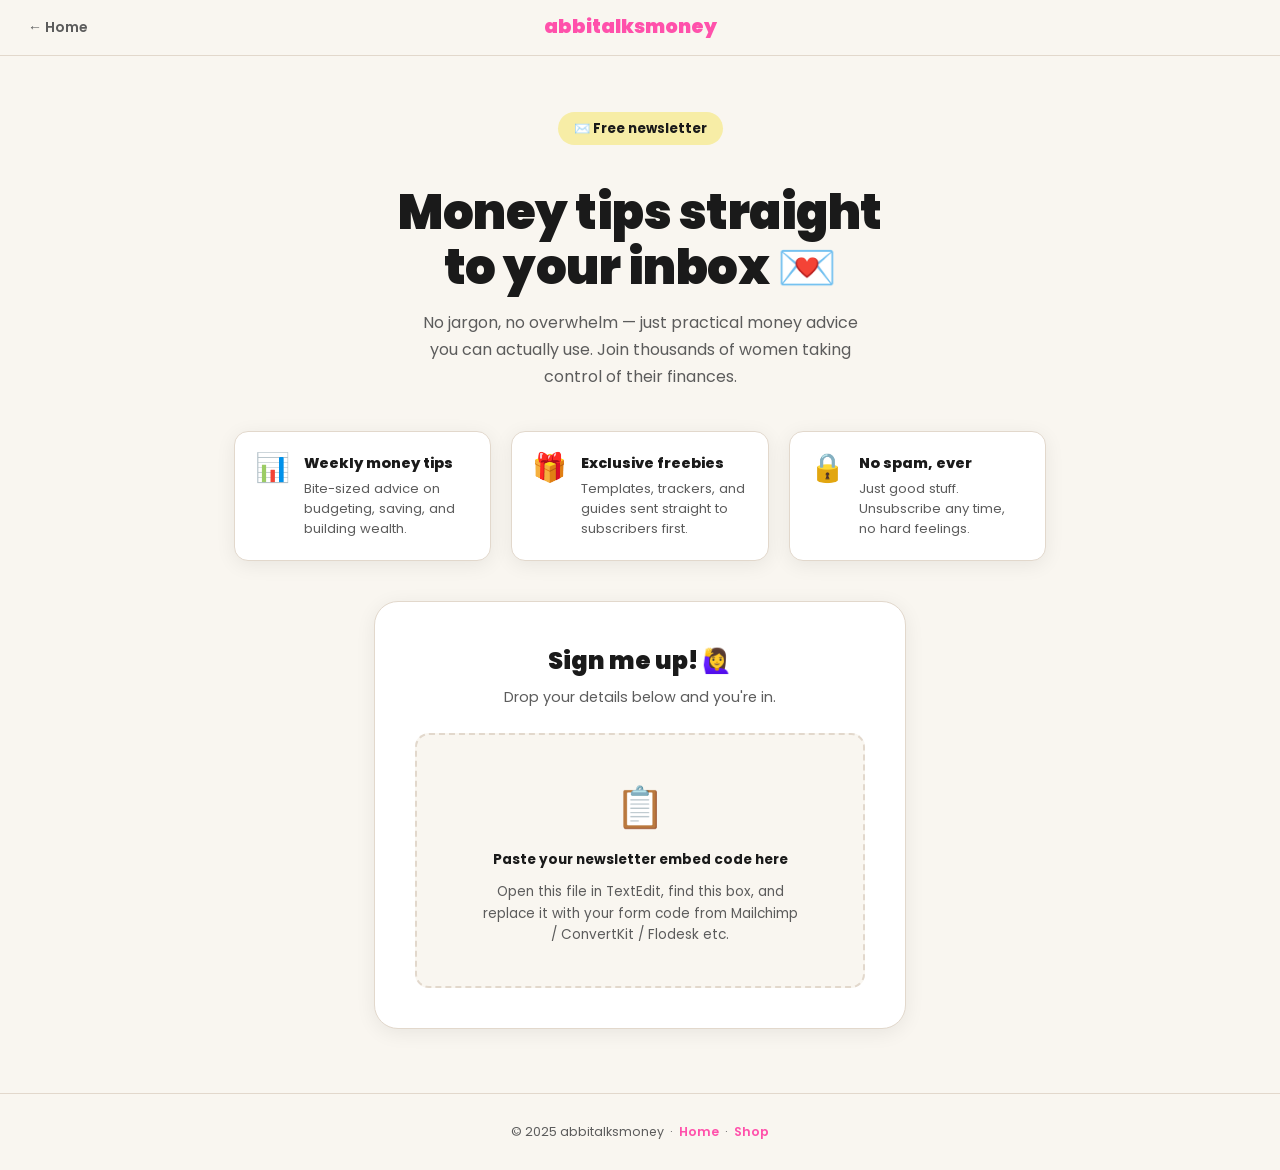
==== newsletter.html @ 7e7aea01 "Add newsletter page, shop refresh, and minor tweaks - Remove Free badge from Budget Better Template " ====
<!DOCTYPE html>
<html lang="en">
<head>
  <meta charset="UTF-8">
  <meta name="viewport" content="width=device-width, initial-scale=1.0">
  <title>Newsletter — abbitalksmoney</title>
  <meta name="description" content="Join the abbitalksmoney newsletter for money tips, budgeting inspo, and more.">
  <link rel="preconnect" href="https://fonts.googleapis.com">
  <link rel="preconnect" href="https://fonts.gstatic.com" crossorigin>
  <link href="https://fonts.googleapis.com/css2?family=Poppins:wght@400;500;600;700;800;900&display=swap" rel="stylesheet">
  <link rel="stylesheet" href="styles.css">
</head>
<body>

  <!-- NAV -->
  <nav class="nav">
    <a href="index.html" class="nav-back-link">← Home</a>
    <div class="nav-logo">
      <img src="logo.png" alt="abbitalksmoney" style="height:44px;"
           onerror="this.style.display='none';document.getElementById('nl-n').style.display='block';">
      <span id="nl-n" style="display:none;" class="logo-text">abbitalksmoney</span>
    </div>
    <div class="nav-spacer"></div>
  </nav>

  <!-- HERO -->
  <section class="newsletter-hero">
    <div class="hero-pill">✉️ Free newsletter</div>
    <!-- ✏️ HEADLINE -->
    <h1>Money tips straight<br>to your inbox <span>💌</span></h1>
    <!-- ✏️ SUBTEXT -->
    <p>No jargon, no overwhelm — just practical money advice you can actually use. Join thousands of women taking control of their finances.</p>
  </section>

  <!-- PERKS ROW -->
  <div class="perks-row">
    <!-- ✏️ Edit these three perks to describe what subscribers get -->
    <div class="perk">
      <span class="perk-icon">📊</span>
      <div>
        <strong>Weekly money tips</strong>
        <p>Bite-sized advice on budgeting, saving, and building wealth.</p>
      </div>
    </div>
    <div class="perk">
      <span class="perk-icon">🎁</span>
      <div>
        <strong>Exclusive freebies</strong>
        <p>Templates, trackers, and guides sent straight to subscribers first.</p>
      </div>
    </div>
    <div class="perk">
      <span class="perk-icon">🔒</span>
      <div>
        <strong>No spam, ever</strong>
        <p>Just good stuff. Unsubscribe any time, no hard feelings.</p>
      </div>
    </div>
  </div>

  <!-- SIGN UP FORM -->
  <div class="form-section">
    <div class="form-card">
      <h2>Sign me up! 🙋‍♀️</h2>
      <p class="form-sub">Drop your details below and you're in.</p>

      <!--
        ✏️ HOW TO ADD YOUR SIGN-UP FORM:

        1. Go to your newsletter platform (Mailchimp, ConvertKit, Flodesk, etc.)
        2. Find "Embed form" or "Landing page" in their settings
        3. Copy the embed code they give you
        4. Delete the placeholder <div> below
        5. Paste your embed code in its place

        The form will inherit the page's fonts and background —
        you may need to adjust padding/colours in your platform's form settings.
      -->

      <div class="form-placeholder">
        <span class="form-placeholder-icon">📋</span>
        <p><strong>Paste your newsletter embed code here</strong></p>
        <p>Open this file in TextEdit, find this box, and replace it with your form code from Mailchimp / ConvertKit / Flodesk etc.</p>
      </div>

    </div>
  </div>

  <!-- FOOTER -->
  <footer class="site-footer">
    <p>© 2025 abbitalksmoney &nbsp;·&nbsp; <a href="index.html">Home</a> &nbsp;·&nbsp; <a href="products.html">Shop</a></p>
  </footer>

</body>
</html>
---- styles.css ----
/* ─── Variables ──────────────────────────────────────── */
:root {
  --bg:          #f9f6f0;
  --white:       #ffffff;
  --dark:        #1a1a1a;
  --mid:         #5c5c5c;
  --border:      #e2d8cc;

  /* Brand accents */
  --pink:        #ff51ab;
  --teal:        #217373;
  --lavender:    #bfa2db;
  --orange:      #ffa552;
  --blue:        #4f7abf;
  --pink-light:  #fecbe6;
  --yellow-light:#f7eda6;

  /* Card tints (soft fills) */
  --c-pink:      #fde8f3;
  --c-teal:      #c8e6e6;
  --c-yellow:    #fdf3c8;
  --c-lavender:  #ede4f8;
  --c-orange:    #fde8c8;
  --c-blue:      #dce8f8;

  --shadow:      0 4px 20px rgba(0,0,0,0.07);
  --shadow-hover:0 10px 36px rgba(0,0,0,0.13);
  --radius:      24px;
  --radius-sm:   14px;
  --radius-pill: 9999px;
}

/* ─── Reset ──────────────────────────────────────────── */
*, *::before, *::after { box-sizing: border-box; margin: 0; padding: 0; }
html { scroll-behavior: smooth; }
body {
  font-family: 'Poppins', -apple-system, BlinkMacSystemFont, sans-serif;
  background: var(--bg);
  color: var(--dark);
  line-height: 1.6;
}
a { text-decoration: none; color: inherit; }
img { display: block; max-width: 100%; }

/* ─── Nav ────────────────────────────────────────────── */
.nav {
  position: sticky;
  top: 0;
  z-index: 100;
  background: rgba(249,246,240,0.92);
  backdrop-filter: blur(12px);
  -webkit-backdrop-filter: blur(12px);
  border-bottom: 1px solid var(--border);
  padding: 12px 28px;
  display: flex;
  align-items: center;
  justify-content: space-between;
  gap: 16px;
}
.nav-logo { display: flex; align-items: center; }
.nav-logo img { height: 48px; width: auto; object-fit: contain; }
.nav-logo .logo-text {
  font-size: 1.2rem;
  font-weight: 900;
  color: var(--pink);
}
.nav-links {
  display: flex;
  align-items: center;
  gap: 2px;
  list-style: none;
}
.nav-links a {
  padding: 7px 15px;
  border-radius: var(--radius-pill);
  font-size: 0.875rem;
  font-weight: 600;
  color: var(--mid);
  transition: background 0.2s, color 0.2s;
  white-space: nowrap;
}
.nav-links a:hover     { background: var(--pink-light); color: var(--pink); }
.nav-links a.nav-cta   {
  background: var(--pink);
  color: var(--white);
  margin-left: 6px;
}
.nav-links a.nav-cta:hover { background: #e0359a; }

/* Inner-page nav (back link + centred logo) */
.nav-back-link {
  font-size: 0.875rem;
  font-weight: 600;
  color: var(--mid);
  transition: color 0.2s;
  white-space: nowrap;
  display: flex;
  align-items: center;
  gap: 4px;
}
.nav-back-link:hover { color: var(--pink); }
.nav-spacer { width: 80px; }

/* ─── Buttons ────────────────────────────────────────── */
.btn {
  display: inline-flex;
  align-items: center;
  gap: 7px;
  padding: 13px 26px;
  border-radius: var(--radius-pill);
  font-size: 0.925rem;
  font-weight: 700;
  transition: transform 0.15s, box-shadow 0.15s;
  cursor: pointer;
  border: none;
  font-family: inherit;
}
.btn:hover { transform: translateY(-2px); }
.btn-primary {
  background: var(--pink);
  color: var(--white);
  box-shadow: 0 6px 20px rgba(255,81,171,0.35);
}
.btn-primary:hover { box-shadow: 0 10px 28px rgba(255,81,171,0.45); }
.btn-secondary {
  background: var(--white);
  color: var(--dark);
  box-shadow: var(--shadow);
  border: 2px solid var(--border);
}
.btn-secondary:hover { border-color: var(--pink); color: var(--pink); }
.btn-teal {
  background: var(--teal);
  color: var(--white);
  box-shadow: 0 6px 20px rgba(33,115,115,0.3);
}
.btn-teal:hover { box-shadow: 0 10px 28px rgba(33,115,115,0.4); }

/* ─── Hero ───────────────────────────────────────────── */
.hero {
  display: flex;
  flex-direction: column;
  align-items: center;
  text-align: center;
  padding: 60px 24px 48px;
  max-width: 680px;
  margin: 0 auto;
}
.hero-pill {
  display: inline-flex;
  align-items: center;
  gap: 6px;
  padding: 6px 16px;
  background: var(--yellow-light);
  border-radius: var(--radius-pill);
  font-size: 0.82rem;
  font-weight: 700;
  color: var(--dark);
  margin-bottom: 24px;
}
.hero-photo-wrap {
  position: relative;
  width: 148px;
  height: 148px;
  margin-bottom: 28px;
}
.hero-photo-blob {
  position: absolute;
  inset: -10px;
  background: var(--pink-light);
  border-radius: 60% 40% 55% 45% / 45% 55% 40% 60%;
  z-index: 0;
  animation: blobMorph 8s ease-in-out infinite;
}
@keyframes blobMorph {
  0%,100% { border-radius: 60% 40% 55% 45% / 45% 55% 40% 60%; }
  33%     { border-radius: 40% 60% 45% 55% / 55% 45% 60% 40%; }
  66%     { border-radius: 55% 45% 40% 60% / 40% 60% 55% 45%; }
}
.hero-photo {
  position: relative;
  z-index: 1;
  width: 148px;
  height: 148px;
  border-radius: 50%;
  object-fit: cover;
  border: 4px solid var(--white);
}
.hero-photo-placeholder {
  position: relative;
  z-index: 1;
  width: 148px;
  height: 148px;
  border-radius: 50%;
  background: var(--pink-light);
  border: 4px solid var(--white);
  display: none;
  flex-direction: column;
  align-items: center;
  justify-content: center;
  gap: 4px;
  font-size: 0.7rem;
  font-weight: 700;
  color: var(--pink);
  text-transform: uppercase;
  letter-spacing: 0.5px;
}
.hero-photo-placeholder .ph-icon { font-size: 2.5rem; }
.hero-headline {
  font-size: clamp(2.1rem, 5vw, 3.25rem);
  font-weight: 900;
  line-height: 1.1;
  letter-spacing: -1px;
  margin-bottom: 14px;
}
.hero-headline em {
  font-style: normal;
  color: var(--pink);
}
.hero-tagline {
  font-size: 1.05rem;
  color: var(--mid);
  max-width: 440px;
  margin-bottom: 32px;
  font-weight: 500;
  line-height: 1.65;
}
.hero-btns {
  display: flex;
  gap: 12px;
  flex-wrap: wrap;
  justify-content: center;
}

/* ─── Section Layout ─────────────────────────────────── */
.section {
  padding: 56px 24px;
  max-width: 1100px;
  margin: 0 auto;
}
.section-header {
  text-align: center;
  margin-bottom: 36px;
}
.section-header h2 {
  font-size: clamp(1.6rem, 3vw, 2.1rem);
  font-weight: 900;
  letter-spacing: -0.5px;
}
.section-header p {
  color: var(--mid);
  margin-top: 8px;
  font-size: 0.9rem;
}

/* ─── About Strip ────────────────────────────────────── */
.about-strip {
  background: var(--white);
  border-radius: var(--radius);
  padding: 36px 40px;
  display: flex;
  align-items: center;
  gap: 28px;
  box-shadow: var(--shadow);
  border: 1px solid var(--border);
}
.about-emoji { font-size: 3.25rem; flex-shrink: 0; }
.about-strip h3 { font-size: 1.15rem; font-weight: 800; margin-bottom: 6px; }
.about-strip p { color: var(--mid); font-size: 0.88rem; line-height: 1.75; }

/* ─── Feature Cards ──────────────────────────────────── */
.cards-grid {
  display: grid;
  grid-template-columns: repeat(2, 1fr);
  gap: 20px;
}
.feature-card {
  border-radius: var(--radius);
  padding: 32px 28px;
  display: flex;
  flex-direction: column;
  gap: 10px;
  transition: transform 0.2s, box-shadow 0.2s;
  color: var(--dark);
  position: relative;
  overflow: hidden;
}
.feature-card:hover {
  transform: translateY(-5px);
  box-shadow: var(--shadow-hover);
}
.feature-card.c-pink     { background: var(--c-pink); }
.feature-card.c-teal     { background: var(--c-teal); }
.feature-card.c-yellow   { background: var(--c-yellow); }
.feature-card.c-lavender { background: var(--c-lavender); }
.feature-card.c-orange   { background: var(--c-orange); }
.feature-card.c-blue     { background: var(--c-blue); }

.card-badge {
  position: absolute;
  top: 18px;
  right: 18px;
  padding: 4px 10px;
  border-radius: var(--radius-pill);
  font-size: 0.7rem;
  font-weight: 800;
  text-transform: uppercase;
  letter-spacing: 0.5px;
  background: rgba(255,255,255,0.85);
  color: var(--dark);
}
.card-icon  { font-size: 2.5rem; line-height: 1; }
.card-title { font-size: 1.1rem; font-weight: 800; line-height: 1.3; margin-top: 2px; }
.card-desc  { font-size: 0.86rem; color: var(--mid); line-height: 1.65; flex: 1; }
.card-btn {
  display: inline-flex;
  align-items: center;
  gap: 5px;
  padding: 10px 18px;
  border-radius: var(--radius-pill);
  font-size: 0.82rem;
  font-weight: 700;
  background: rgba(255,255,255,0.85);
  color: var(--dark);
  transition: background 0.15s, transform 0.15s;
  margin-top: 8px;
  align-self: flex-start;
}
.card-btn:hover { background: var(--dark); color: var(--white); }
.card-btn .arrow { transition: transform 0.15s; display: inline-block; }
.feature-card:hover .card-btn .arrow { transform: translateX(3px); }

/* ─── Socials Section ────────────────────────────────── */
.socials-section {
  padding: 48px 24px 56px;
  text-align: center;
  background: var(--white);
  border-top: 1px solid var(--border);
  border-bottom: 1px solid var(--border);
}
.socials-section h2 { font-size: 1.6rem; font-weight: 900; margin-bottom: 8px; }
.socials-section .socials-sub { color: var(--mid); margin-bottom: 28px; font-size: 0.9rem; }
.socials-grid {
  display: flex;
  flex-wrap: wrap;
  gap: 12px;
  justify-content: center;
  max-width: 580px;
  margin: 0 auto;
}
.social-btn {
  display: inline-flex;
  align-items: center;
  gap: 8px;
  padding: 12px 22px;
  border-radius: var(--radius-pill);
  font-size: 0.875rem;
  font-weight: 700;
  transition: transform 0.15s, box-shadow 0.15s;
}
.social-btn:hover { transform: translateY(-2px); box-shadow: var(--shadow); }
.s-insta  { background: var(--pink-light);  color: var(--pink); }
.s-tiktok { background: #1a1a1a;            color: #fff; }
.s-fb     { background: #dce8f8;            color: #1a56a0; }
.s-yt     { background: var(--c-orange);    color: #c02020; }
.s-news   { background: var(--c-teal);      color: var(--teal); }

/* ─── Page Hero (inner pages) ────────────────────────── */
.page-hero {
  text-align: center;
  padding: 52px 24px 28px;
}
.page-hero h1 {
  font-size: clamp(1.8rem, 4vw, 2.6rem);
  font-weight: 900;
  letter-spacing: -0.5px;
}
.page-hero h1 .accent-teal   { color: var(--teal); }
.page-hero h1 .accent-pink   { color: var(--pink); }
.page-hero h1 .accent-orange { color: var(--orange); }
.page-hero p {
  color: var(--mid);
  margin-top: 10px;
  font-size: 0.925rem;
  max-width: 480px;
  margin-left: auto;
  margin-right: auto;
  line-height: 1.65;
}
.disclaimer {
  text-align: center;
  font-size: 0.78rem;
  color: var(--mid);
  padding: 0 24px 28px;
  max-width: 600px;
  margin: 0 auto;
  line-height: 1.6;
}

/* ─── Tools Grid ─────────────────────────────────────── */
.tools-grid {
  display: grid;
  grid-template-columns: repeat(auto-fill, minmax(280px, 1fr));
  gap: 20px;
  padding: 8px 24px 48px;
  max-width: 1100px;
  margin: 0 auto;
}
.tool-card {
  background: var(--white);
  border-radius: var(--radius-sm);
  padding: 24px;
  box-shadow: var(--shadow);
  display: flex;
  flex-direction: column;
  gap: 6px;
  transition: transform 0.2s, box-shadow 0.2s;
  border: 1px solid var(--border);
}
.tool-card:hover { transform: translateY(-3px); box-shadow: var(--shadow-hover); }
.tool-icon  { font-size: 1.9rem; margin-bottom: 2px; }
.tool-cat   { font-size: 0.72rem; font-weight: 700; text-transform: uppercase; letter-spacing: 1px; color: var(--teal); }
.tool-name  { font-size: 1rem; font-weight: 800; }
.tool-desc  { font-size: 0.85rem; color: var(--mid); line-height: 1.65; flex: 1; }
.tool-btn {
  display: inline-flex;
  align-items: center;
  gap: 5px;
  padding: 9px 16px;
  border-radius: var(--radius-pill);
  font-size: 0.82rem;
  font-weight: 700;
  background: var(--teal);
  color: var(--white);
  margin-top: 8px;
  align-self: flex-start;
  transition: background 0.15s;
}
.tool-btn:hover { background: #195858; }

/* ─── Products Grid ──────────────────────────────────── */
.promo-banner {
  background: var(--pink);
  color: var(--white);
  padding: 13px 24px;
  text-align: center;
  font-size: 0.875rem;
  font-weight: 600;
}
.promo-banner strong { font-weight: 800; }

.products-header {
  padding: 40px 24px 8px;
  text-align: center;
}
.products-header h1 { font-size: clamp(1.8rem, 4vw, 2.4rem); font-weight: 900; }
.products-header h1 span { color: var(--pink); }
.products-header p { color: var(--mid); margin-top: 10px; font-size: 0.925rem; max-width: 480px; margin-left: auto; margin-right: auto; }

.filter-tabs { display: flex; gap: 8px; flex-wrap: wrap; justify-content: center; padding: 20px 20px 4px; }
.filter-tab {
  padding: 7px 17px;
  border-radius: var(--radius-pill);
  font-size: 0.84rem;
  font-weight: 600;
  border: 2px solid var(--border);
  background: var(--white);
  color: var(--mid);
  cursor: pointer;
  transition: all 0.2s;
  font-family: inherit;
}
.filter-tab:hover, .filter-tab.active { border-color: var(--pink); color: var(--pink); background: var(--c-pink); }

.products-grid {
  display: grid;
  grid-template-columns: repeat(auto-fill, minmax(300px, 1fr));
  gap: 24px;
  padding: 24px;
  max-width: 1100px;
  margin: 0 auto;
}
.product-card {
  background: var(--white);
  border-radius: var(--radius);
  box-shadow: var(--shadow);
  overflow: hidden;
  transition: transform 0.2s, box-shadow 0.2s;
  display: flex;
  flex-direction: column;
  border: 1px solid var(--border);
}
.product-card:hover { transform: translateY(-4px); box-shadow: var(--shadow-hover); }

.product-card-img {
  height: 175px;
  display: flex;
  align-items: center;
  justify-content: center;
  font-size: 3.75rem;
  position: relative;
}
.product-card-img.bg-pink   { background: var(--c-pink); }
.product-card-img.bg-green  { background: var(--c-teal); }
.product-card-img.bg-blue   { background: var(--c-blue); }
.product-card-img.bg-yellow { background: var(--c-yellow); }
.product-card-img.bg-purple { background: var(--c-lavender); }

.product-badge {
  position: absolute;
  top: 12px;
  right: 12px;
  padding: 4px 10px;
  border-radius: var(--radius-pill);
  font-size: 0.7rem;
  font-weight: 700;
  text-transform: uppercase;
}
.badge-bestseller { background: var(--pink); color: white; }
.badge-new        { background: var(--teal); color: white; }
.badge-freebie    { background: var(--dark); color: white; }

.product-card-body { padding: 20px; display: flex; flex-direction: column; gap: 7px; flex: 1; }
.product-category  { font-size: 0.72rem; font-weight: 700; text-transform: uppercase; letter-spacing: 1px; color: var(--pink); }
.product-name      { font-size: 1.05rem; font-weight: 800; line-height: 1.3; }
.product-desc      { font-size: 0.85rem; color: var(--mid); line-height: 1.6; flex: 1; }
.product-includes  { display: flex; flex-direction: column; gap: 3px; margin-top: 2px; }
.product-includes li {
  display: flex; align-items: flex-start; gap: 6px;
  font-size: 0.8rem; list-style: none;
}
.product-includes li::before { content: "✓"; color: var(--teal); font-weight: 800; font-size: 0.85rem; flex-shrink: 0; }

.product-card-footer {
  padding: 14px 20px;
  border-top: 1px solid var(--border);
  display: flex;
  align-items: center;
  justify-content: space-between;
  gap: 10px;
}
.product-price  { display: flex; flex-direction: column; }
.price-amount   { font-size: 1.35rem; font-weight: 900; line-height: 1; }
.price-was      { font-size: 0.76rem; color: var(--mid); text-decoration: line-through; }
.price-free     { font-size: 1.35rem; font-weight: 900; color: var(--teal); line-height: 1; }

.btn-buy {
  display: inline-flex;
  align-items: center;
  gap: 5px;
  padding: 10px 18px;
  border-radius: var(--radius-pill);
  font-size: 0.85rem;
  font-weight: 700;
  transition: transform 0.15s, box-shadow 0.15s;
  white-space: nowrap;
}
.btn-buy:hover    { transform: translateY(-1px); }
.btn-buy--pink    { background: var(--pink); color: white; box-shadow: 0 4px 14px rgba(255,81,171,0.3); }
.btn-buy--pink:hover  { box-shadow: 0 8px 20px rgba(255,81,171,0.4); }
.btn-buy--green   { background: var(--teal); color: white; }
.btn-buy--dark    { background: var(--dark); color: white; }

/* ─── Newsletter Page ────────────────────────────────── */
.newsletter-hero {
  display: flex;
  flex-direction: column;
  align-items: center;
  text-align: center;
  padding: 56px 24px 32px;
  max-width: 620px;
  margin: 0 auto;
}
.newsletter-hero h1 {
  font-size: clamp(2rem, 5vw, 3rem);
  font-weight: 900;
  line-height: 1.15;
  letter-spacing: -0.5px;
  margin: 16px 0 14px;
}
.newsletter-hero h1 span { font-style: normal; }
.newsletter-hero p {
  color: var(--mid);
  font-size: 1rem;
  line-height: 1.7;
  max-width: 460px;
}

.perks-row {
  display: flex;
  gap: 20px;
  max-width: 860px;
  margin: 0 auto;
  padding: 8px 24px 40px;
  flex-wrap: wrap;
  justify-content: center;
}
.perk {
  display: flex;
  align-items: flex-start;
  gap: 14px;
  background: var(--white);
  border: 1px solid var(--border);
  border-radius: var(--radius-sm);
  padding: 20px;
  flex: 1;
  min-width: 220px;
  max-width: 260px;
  box-shadow: var(--shadow);
}
.perk-icon { font-size: 1.75rem; flex-shrink: 0; line-height: 1; margin-top: 2px; }
.perk strong { display: block; font-size: 0.9rem; font-weight: 800; margin-bottom: 4px; }
.perk p { font-size: 0.82rem; color: var(--mid); line-height: 1.55; margin: 0; }

.form-section {
  padding: 0 24px 64px;
  max-width: 580px;
  margin: 0 auto;
}
.form-card {
  background: var(--white);
  border-radius: var(--radius);
  padding: 40px;
  box-shadow: var(--shadow);
  border: 1px solid var(--border);
  text-align: center;
}
.form-card h2 { font-size: 1.5rem; font-weight: 900; margin-bottom: 6px; }
.form-sub { color: var(--mid); font-size: 0.9rem; margin-bottom: 24px; }

.form-placeholder {
  background: var(--bg);
  border: 2px dashed var(--border);
  border-radius: var(--radius-sm);
  padding: 40px 24px;
  display: flex;
  flex-direction: column;
  align-items: center;
  gap: 10px;
  text-align: center;
}
.form-placeholder-icon { font-size: 2.5rem; }
.form-placeholder p { font-size: 0.85rem; color: var(--mid); line-height: 1.6; max-width: 320px; margin: 0; }
.form-placeholder strong { color: var(--dark); }

/* ─── Footer ─────────────────────────────────────────── */
.site-footer {
  padding: 28px 24px;
  text-align: center;
  font-size: 0.78rem;
  color: var(--mid);
  border-top: 1px solid var(--border);
}
.site-footer a { color: var(--pink); font-weight: 600; }

/* ─── Responsive ─────────────────────────────────────── */
@media (max-width: 768px) {
  .nav-links         { display: none; }
  .cards-grid        { grid-template-columns: 1fr; }
  .about-strip       { flex-direction: column; text-align: center; padding: 24px 20px; }
  .about-emoji       { font-size: 2.5rem; }
}
@media (max-width: 480px) {
  .hero              { padding: 40px 20px 32px; }
  .hero-btns         { flex-direction: column; width: 100%; }
  .hero-btns .btn    { justify-content: center; }
  .products-grid     { grid-template-columns: 1fr; padding: 16px; }
  .tools-grid        { grid-template-columns: 1fr; padding: 8px 16px 40px; }
}
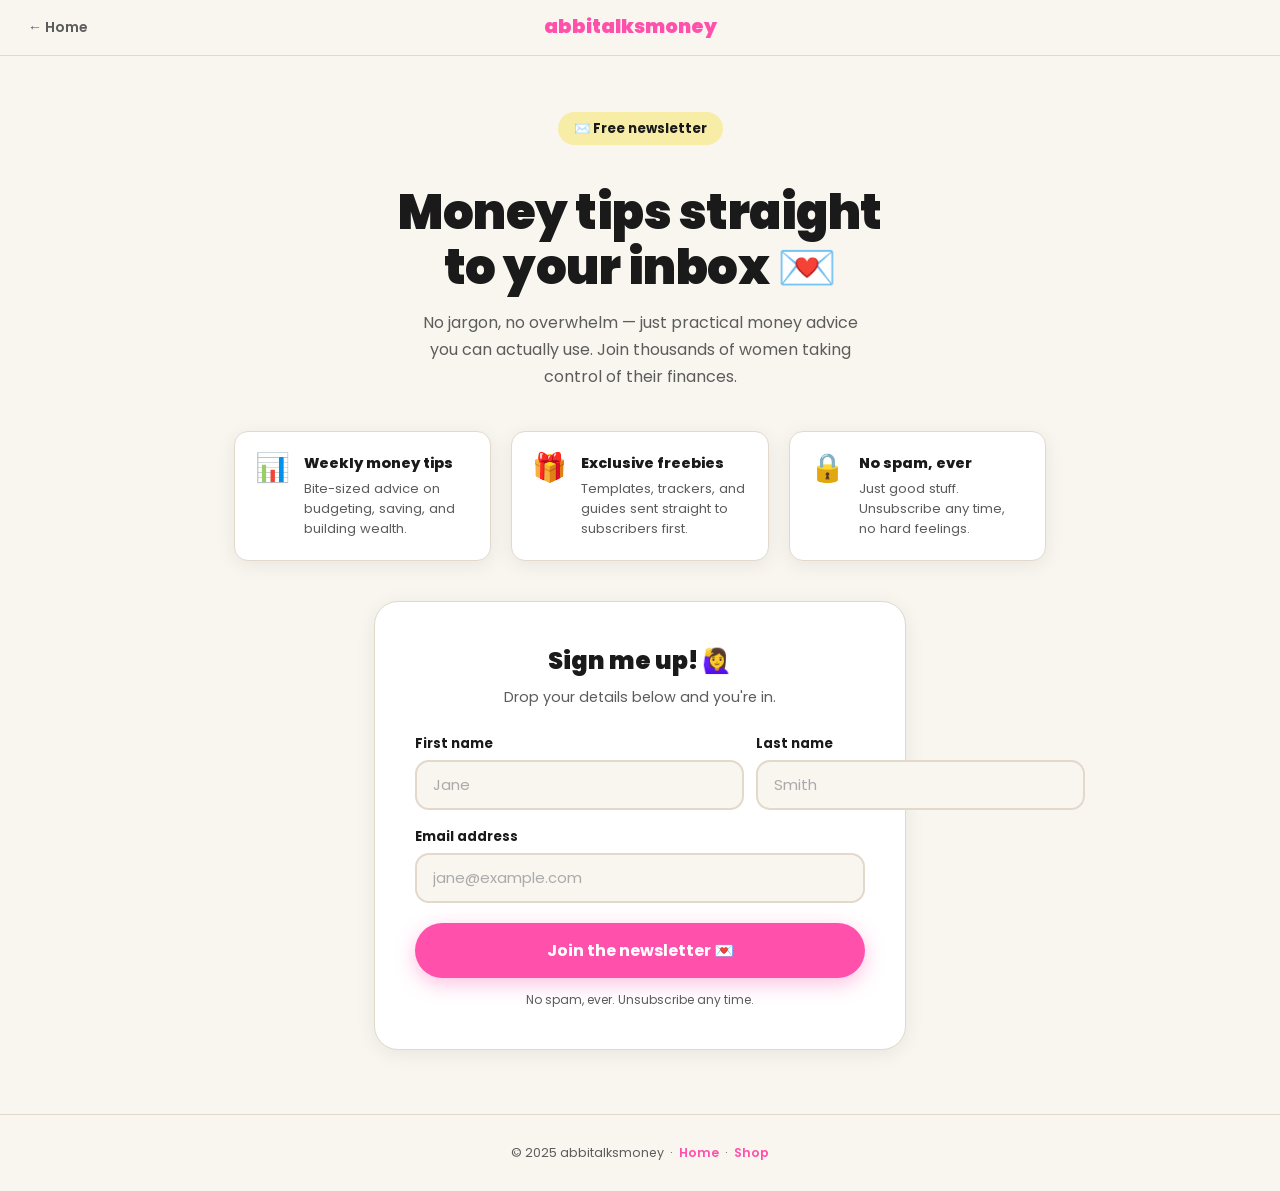
==== commit 94a96efe: "Add email sign-up form with first name, last name, email fields Uses Formspree for form handling — e" ====
--- a/newsletter.html
+++ b/newsletter.html
@@ -65,26 +65,60 @@
       <p class="form-sub">Drop your details below and you're in.</p>
 
       <!--
-        ✏️ HOW TO ADD YOUR SIGN-UP FORM:
+        ✏️ CONNECTING YOUR FORM:
+        1. Sign up free at formspree.io
+        2. Click New Form, give it a name, copy the URL it gives you
+        3. Replace YOUR_FORMSPREE_URL below with that URL
+           e.g. action="https://formspree.io/f/xxxxxxxx"
+      -->
+      <form
+        class="signup-form"
+        action="YOUR_FORMSPREE_URL"
+        method="POST"
+        id="signup-form"
+      >
+        <!-- Formspree: redirect back to this page after submit -->
+        <input type="hidden" name="_next" value="newsletter.html?success=true">
 
-        1. Go to your newsletter platform (Mailchimp, ConvertKit, Flodesk, etc.)
-        2. Find "Embed form" or "Landing page" in their settings
-        3. Copy the embed code they give you
-        4. Delete the placeholder <div> below
-        5. Paste your embed code in its place
+        <div class="form-row">
+          <div class="form-group">
+            <label for="first-name">First name</label>
+            <input type="text" id="first-name" name="first_name" placeholder="Jane" required>
+          </div>
+          <div class="form-group">
+            <label for="last-name">Last name</label>
+            <input type="text" id="last-name" name="last_name" placeholder="Smith" required>
+          </div>
+        </div>
 
-        The form will inherit the page's fonts and background —
-        you may need to adjust padding/colours in your platform's form settings.
-      -->
+        <div class="form-group">
+          <label for="email">Email address</label>
+          <input type="email" id="email" name="email" placeholder="jane@example.com" required>
+        </div>
 
-      <div class="form-placeholder">
-        <span class="form-placeholder-icon">📋</span>
-        <p><strong>Paste your newsletter embed code here</strong></p>
-        <p>Open this file in TextEdit, find this box, and replace it with your form code from Mailchimp / ConvertKit / Flodesk etc.</p>
+        <button type="submit" class="btn btn-primary form-submit">
+          Join the newsletter 💌
+        </button>
+
+        <p class="form-legal">No spam, ever. Unsubscribe any time.</p>
+      </form>
+
+      <!-- Success message (shown after redirect with ?success=true) -->
+      <div class="form-success" id="form-success" style="display:none;">
+        <span class="success-icon">🎉</span>
+        <h3>You're in!</h3>
+        <p>Thanks for signing up — check your inbox for a welcome email.</p>
       </div>
-
     </div>
   </div>
+
+  <script>
+    // Show success message if redirected back after form submit
+    if (window.location.search.includes('success=true')) {
+      document.getElementById('signup-form').style.display = 'none';
+      document.getElementById('form-success').style.display = 'flex';
+    }
+  </script>
 
   <!-- FOOTER -->
   <footer class="site-footer">
--- a/styles.css
+++ b/styles.css
@@ -628,6 +628,74 @@
 .form-card h2 { font-size: 1.5rem; font-weight: 900; margin-bottom: 6px; }
 .form-sub { color: var(--mid); font-size: 0.9rem; margin-bottom: 24px; }
 
+/* Sign-up form */
+.signup-form {
+  display: flex;
+  flex-direction: column;
+  gap: 16px;
+  text-align: left;
+}
+.form-row {
+  display: grid;
+  grid-template-columns: 1fr 1fr;
+  gap: 12px;
+}
+.form-group {
+  display: flex;
+  flex-direction: column;
+  gap: 6px;
+}
+.form-group label {
+  font-size: 0.82rem;
+  font-weight: 700;
+  color: var(--dark);
+}
+.form-group input {
+  padding: 12px 16px;
+  border: 2px solid var(--border);
+  border-radius: var(--radius-sm);
+  font-family: inherit;
+  font-size: 0.925rem;
+  color: var(--dark);
+  background: var(--bg);
+  transition: border-color 0.2s, box-shadow 0.2s;
+  outline: none;
+}
+.form-group input::placeholder { color: #aaa; }
+.form-group input:focus {
+  border-color: var(--pink);
+  box-shadow: 0 0 0 3px rgba(255,81,171,0.12);
+}
+.form-submit {
+  width: 100%;
+  justify-content: center;
+  padding: 15px;
+  font-size: 1rem;
+  margin-top: 4px;
+}
+.form-legal {
+  text-align: center;
+  font-size: 0.75rem;
+  color: var(--mid);
+  margin-top: -4px;
+}
+
+/* Success state */
+.form-success {
+  flex-direction: column;
+  align-items: center;
+  gap: 10px;
+  text-align: center;
+  padding: 16px 0;
+}
+.success-icon { font-size: 3rem; }
+.form-success h3 { font-size: 1.4rem; font-weight: 900; }
+.form-success p  { color: var(--mid); font-size: 0.9rem; }
+
+@media (max-width: 480px) {
+  .form-row { grid-template-columns: 1fr; }
+}
+
 .form-placeholder {
   background: var(--bg);
   border: 2px dashed var(--border);
